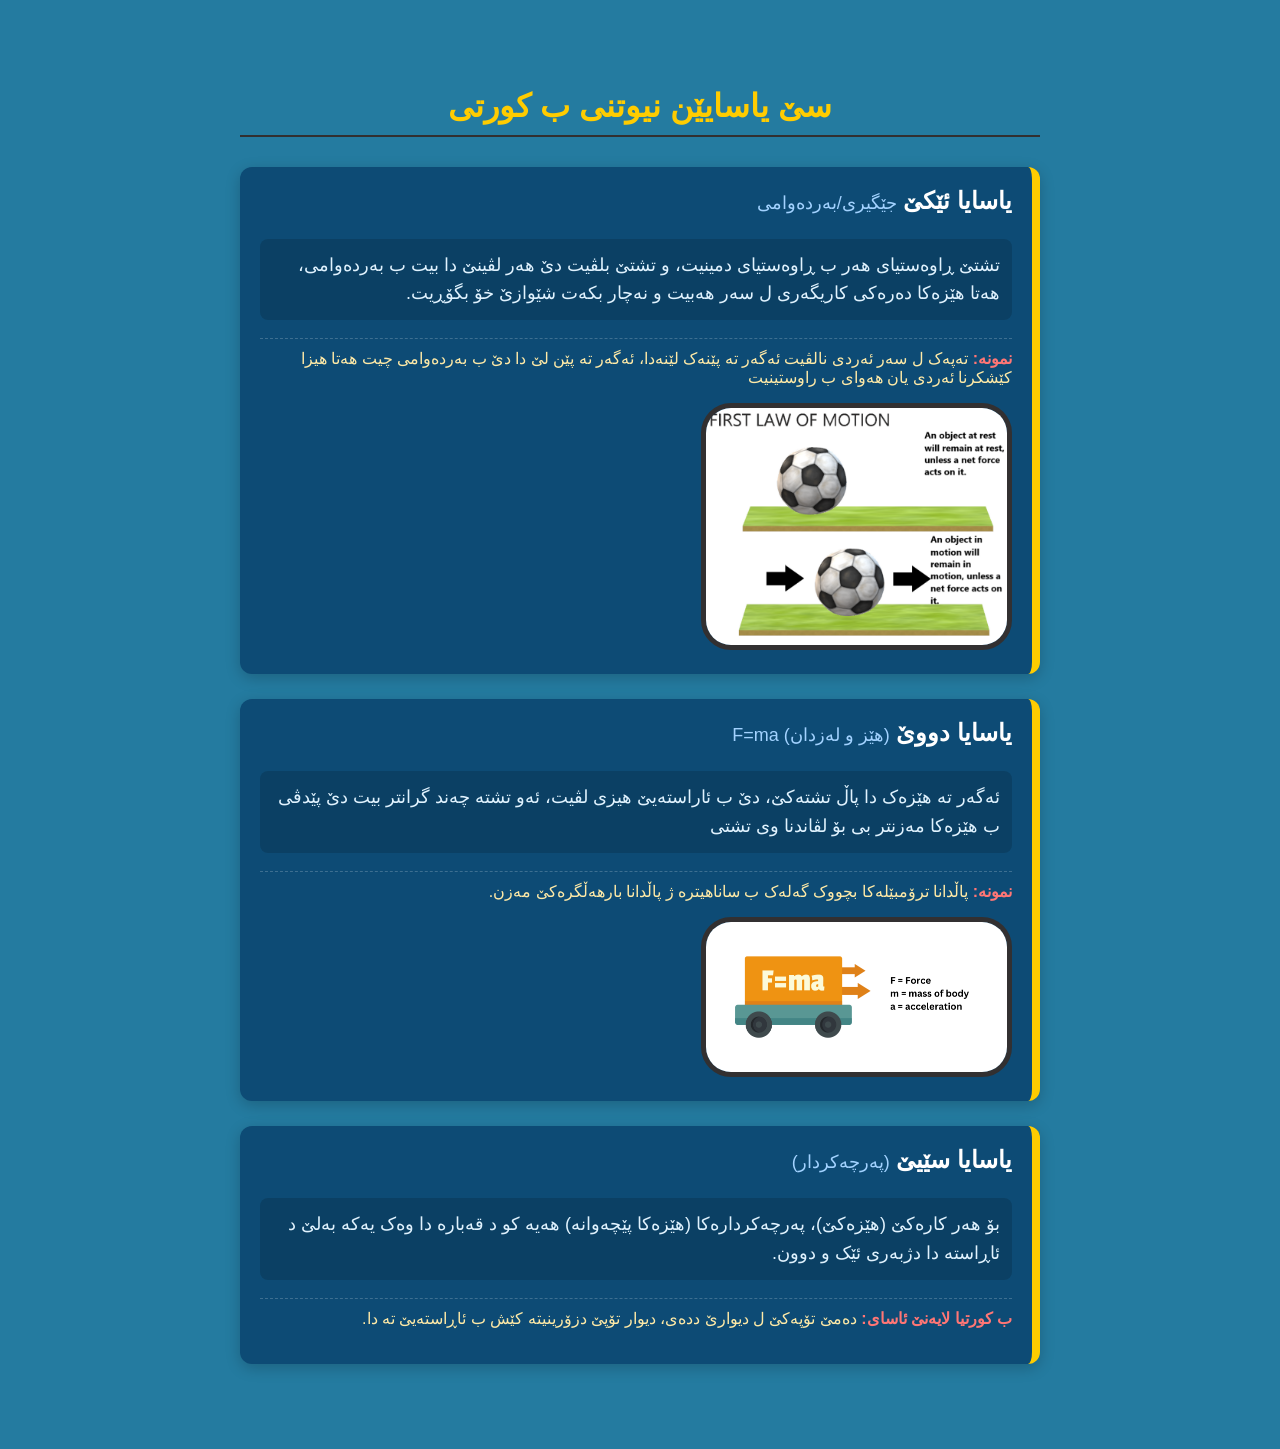
==== yasa_newton.html @ 1fde8403 "Add files via upload" ====
<!DOCTYPE html>
<html lang="en">
<head>
    <meta charset="UTF-8">
    <meta name="viewport" content="width=device-width, initial-scale=1.0">
    <title>Document</title>
    <link rel="stylesheet" href="style.css">
</head>
<body>
    <div class="physics-container" dir="rtl">
    <h2 class="main-title">سێ یاسایێن نیوتنی ب کورتی</h2>

    <div class="law-card">
        <h3 class="law-num">یاسایا ئێکێ <span class="law-name">جێگیری/بەردەوامی</span></h3>
        <p class="law-text">
            تشتێ ڕاوەستیای هەر ب ڕاوەستیای دمینیت، و تشتێ بلڤیت دێ هەر لڤینێ دا بیت ب بەردەوامی، هەتا هێزەکا دەرەکی کاریگەری ل سەر هەبیت و نەچار بکەت شێوازێ خۆ بگۆڕیت.
        </p>
        <p class="simple-explain">
            <span class="bold-tag">نمونە:</span> تەپەک ل سەر ئەردی نالڤیت ئەگەر تە پێنەک لێنەدا، ئەگەر تە پێن لێ دا دێ ب بەردەوامی چیت هەتا هیزا کێشکرنا ئەردی یان هەوای ب راوستینیت
        </p>
        <div class="f1"> 
    <img title="وێنێ ڕونکرنێ" src="images/f1.png" onclick="openImage(this)">
</div>

<div id="myModal" class="modal" onclick="closeImage()">
    <span class="close-btn">&times;</span>
    <img class="modal-content" id="imgFull">
</div>
    </div>

    <div class="law-card">
        <h3 class="law-num">یاسایا دووێ <span class="law-name">(هێز و لەزدان) F=ma</span></h3>
        <p class="law-text">
 ئەگەر تە هێزەک دا پاڵ تشتەکێ، دێ ب ئاراستەیێ هیزی لڤیت، ئەو تشتە چەند گرانتر بیت دێ پێدڤی ب هێزەکا مەزنتر بی بۆ لڤاندنا وی تشتی
        </p>
        <p class="simple-explain">
            <span class="bold-tag">نمونە:</span> پاڵدانا ترۆمبێلەکا بچووک گەلەک ب ساناهیترە ژ پاڵدانا بارهەڵگرەکێ مەزن.
        </p>
         <div class="f1"> 
    <img title="وێنێ ڕونکرنێ" src="images/force-diagram.png" onclick="openImage(this)">
</div>
    </div>

    <div class="law-card">
        <h3 class="law-num">یاسایا سێیێ <span class="law-name">(پەرچەکردار)</span></h3>
        <p class="law-text">
            بۆ هەر کارەکێ (هێزەکێ)، پەرچەکردارەکا (هێزەکا پێچەوانە) هەیە کو د قەبارە دا وەک یەکە بەلێ د ئاڕاستە دا دژبەری ئێک و دوون.
        </p>
        <p class="simple-explain">
            <span class="bold-tag">ب کورتیا لایەنێ ئاسای:</span> دەمێ تۆپەکێ ل دیوارێ ددەی، دیوار تۆپێ دزۆرینیتە کێش ب ئاڕاستەیێ تە دا.
        </p>
    </div>
</div>

</body>
<div id="myModal" class="modal">
    <span class="close-btn">&times;</span>
    <img class="modal-content" id="imgFull">
</div>
<script>
// دەستنیشانکرنا کادر و وێنەیێ مەزن
var modal = document.getElementById("myModal");
var modalImg = document.getElementById("imgFull");

// ئەڤ کۆدە دێ ل گشت وێنەیێن دناڤ کادران دا گەریت
document.querySelectorAll('.img-wrapper img, .f1 img').forEach(img => {
    img.onclick = function() {
        modal.style.display = "flex";
        modalImg.src = this.src; // گۆڕینا ناڤنیشانی بۆ وێنەیێ کلیک ل سەر کری
    }
});

// گرتنا وێنەی دەمێ کلیک ل سەر پشکا ڕەش یان نیشانا کەتنێ دکەی
modal.onclick = function() {
    modal.style.display = "none";
}
</script>
</html>
---- style.css ----
body {
  background-color: #247BA0;
  background-attachment: fixed;
  min-height: 100vh;
  margin: 0;
  color: aliceblue;
  font-family: 'rabar_037', sans-serif; /* ل لێرە فۆنت بۆ گشت لەشی دابینکرا */
}

h1 {
  background-color: #323031;
  text-align: center;
  margin: 0;
  padding: 15px 0; /* بۆ جوانتربوونا هێدەرێ */
}

.img-container {
  display: flex;
  flex-wrap: wrap;
  gap: 30px;
  justify-content: center;
  margin-top: 70px;
  padding: 0 20px;
}

.box {
  overflow: hidden;
  width: 375px;
  text-align: center;
  border: 10px solid #323031;
  background-color: #0a3f62;
  backdrop-filter: blur(10px); 
  border-radius: 30px;
  padding: 15px;
  transition: transform 0.6s ease, border-r colo0.6s ease;
}

.img-wrapper img {
  width: 90%;
  height: auto; /* بۆ پاراستنا ڕێژەیا وێنەی */
  object-fit: cover;
  border: 5px solid #323031;
  border-radius: 30px;
}

.box:hover {
  transform: scale(1.06);
  border-color: antiquewhite;
}

.pi {
  font-size: 30px;
  background-color: rgb(92, 9, 9);
  border-radius: 20px;
  padding: 5px 0; /* بۆ دابینکرنا بۆشاییەکا ناڤخۆیی د کادرید ا */
  margin-top: 15px;
}
.physics-container {
    max-width: 800px;
    margin: 40px auto;
    padding: 20px;
    font-family: 'rabar_037', sans-serif;
}

.main-title {
    text-align: center;
    color: #ffcc00;
    font-size: 32px;
    margin-bottom: 30px;
    border-bottom: 2px solid #323031;
    padding-bottom: 10px;
}

.law-card {
    background-color: #0d4b75;
    border-right: 8px solid #ffcc00; /* دێ هێڵەکا زەرد دەتە لایێ ڕاستێ کارتی */
    border-radius: 12px;
    padding: 20px;
    margin-bottom: 25px;
    box-shadow: 0 4px 15px rgba(0,0,0,0.2);
    transition: transform 0.3s ease;
}

.law-card:hover {
    transform: translateY(-5px); /* دێ کەمەکێ بەرزە بێت دەمێ ماوس دچیتە سەر */
    background-color: #115685;
}

.law-num {
    color: #ffffff;
    font-size: 24px;
    margin-top: 0;
}

.law-name {
    color: #a2d2ff;
    font-size: 18px;
    font-weight: normal;
}

.law-text {
    color: #e0f2fe;
    font-size: 18px;
    line-height: 1.6;
    background-color: rgba(0, 0, 0, 0.15);
    padding: 12px;
    border-radius: 8px;
}

.simple-explain {
    color: #ffeaa7;
    font-size: 16px;
    margin-top: 15px;
    border-top: 1px dashed rgba(255,255,255,0.2);
    padding-top: 10px;
}

.bold-tag {
    color: #ff7675;
    font-weight: bold;
}
/* ستایلێ وێنەی یێ ئاسایی */
.f1 img {
    width: 40%;
    height: auto; 
    object-fit: cover;
    border: 5px solid #323031;
    border-radius: 30px;
    cursor: pointer;
    transition: 0.3s;
}
.f1 img:hover {
    opacity: 0.8; /* دەمێ ماوس دچیتە سەر کەمەکێ ڕەنگێ خۆ دگۆڕیت */
}

/* کادرێ ڕەش یێ پشت وێنەیێ مەزن (Full-screen background) */
.modal {
    display: none; /* ل دەستپێکێ یێ ڤاشارتییە */
    position: fixed;
    z-index: 9999; /* دێ کەویتە سەر هەمی تشتان */
    top: 0;
    left: 0;
    width: 100%;
    height: 100%;
    background-color: rgba(0, 0, 0, 0.85); /* بەگراوەندێ ڕەش یێ ڕوون */
    backdrop-filter: blur(5px); /* شۆردەکردنا پشت وێنەی */
    justify-content: center;
    align-items: center;
}

/* ستایلێ وێنەیێ مەزنبووی */
.modal-content {
    max-width: 80%;
    max-height: 80%;
    border-radius: 15px;
    border: 4px solid white;
    animation: zoomIn 0.3s ease; /* ئەنیمەیشنا ڤەبوونا نەرم */
}

/* دوگمەیا گرتنێ (X) */
.close-btn {
    position: absolute;
    top: 20px;
    right: 35px;
    color: #fff;
    font-size: 40px;
    font-weight: bold;
    cursor: pointer;
}

/* ئەنیمەیشنا زۆم */
@keyframes zoomIn {
    from { transform: scale(0.7); opacity: 0; }
    to { transform: scale(1); opacity: 1; }
}
/* هەر وێنەیەکی دناڤ کادرەکێ دابیت دێ شێوازێ دەستی وەرگریت بۆ کلیکێ */
.img-wrapper img, .f1 img {
    cursor: pointer;
    transition: 0.3s;
}

.img-wrapper img:hover, .f1 img:hover {
    opacity: 0.8;
}

/* کادرێ ڕەش یێ پشت وێنەیێ مەزن */
.modal {
    display: none; 
    position: fixed;
    z-index: 9999; 
    top: 0;
    left: 0;
    width: 100%;
    height: 100%;
    background-color: rgba(0, 0, 0, 0.85); 
    backdrop-filter: blur(5px); 
    justify-content: center;
    align-items: center;
}

/* ستایلێ وێنەیێ مەزنبووی */
.modal-content {
    max-width: 85%;
    max-height: 85%;
    border-radius: 15px;
    border: 4px solid white;
    animation: zoomIn 0.3s ease; 
}

/* دوگمەیا گرتنێ (X) */
.close-btn {
    position: absolute;
    top: 20px;
    right: 35px;
    color: #fff;
    font-size: 40px;
    font-weight: bold;
    cursor: pointer;
}

@keyframes zoomIn {
    from { transform: scale(0.7); opacity: 0; }
    to { transform: scale(1); opacity: 1; }
}
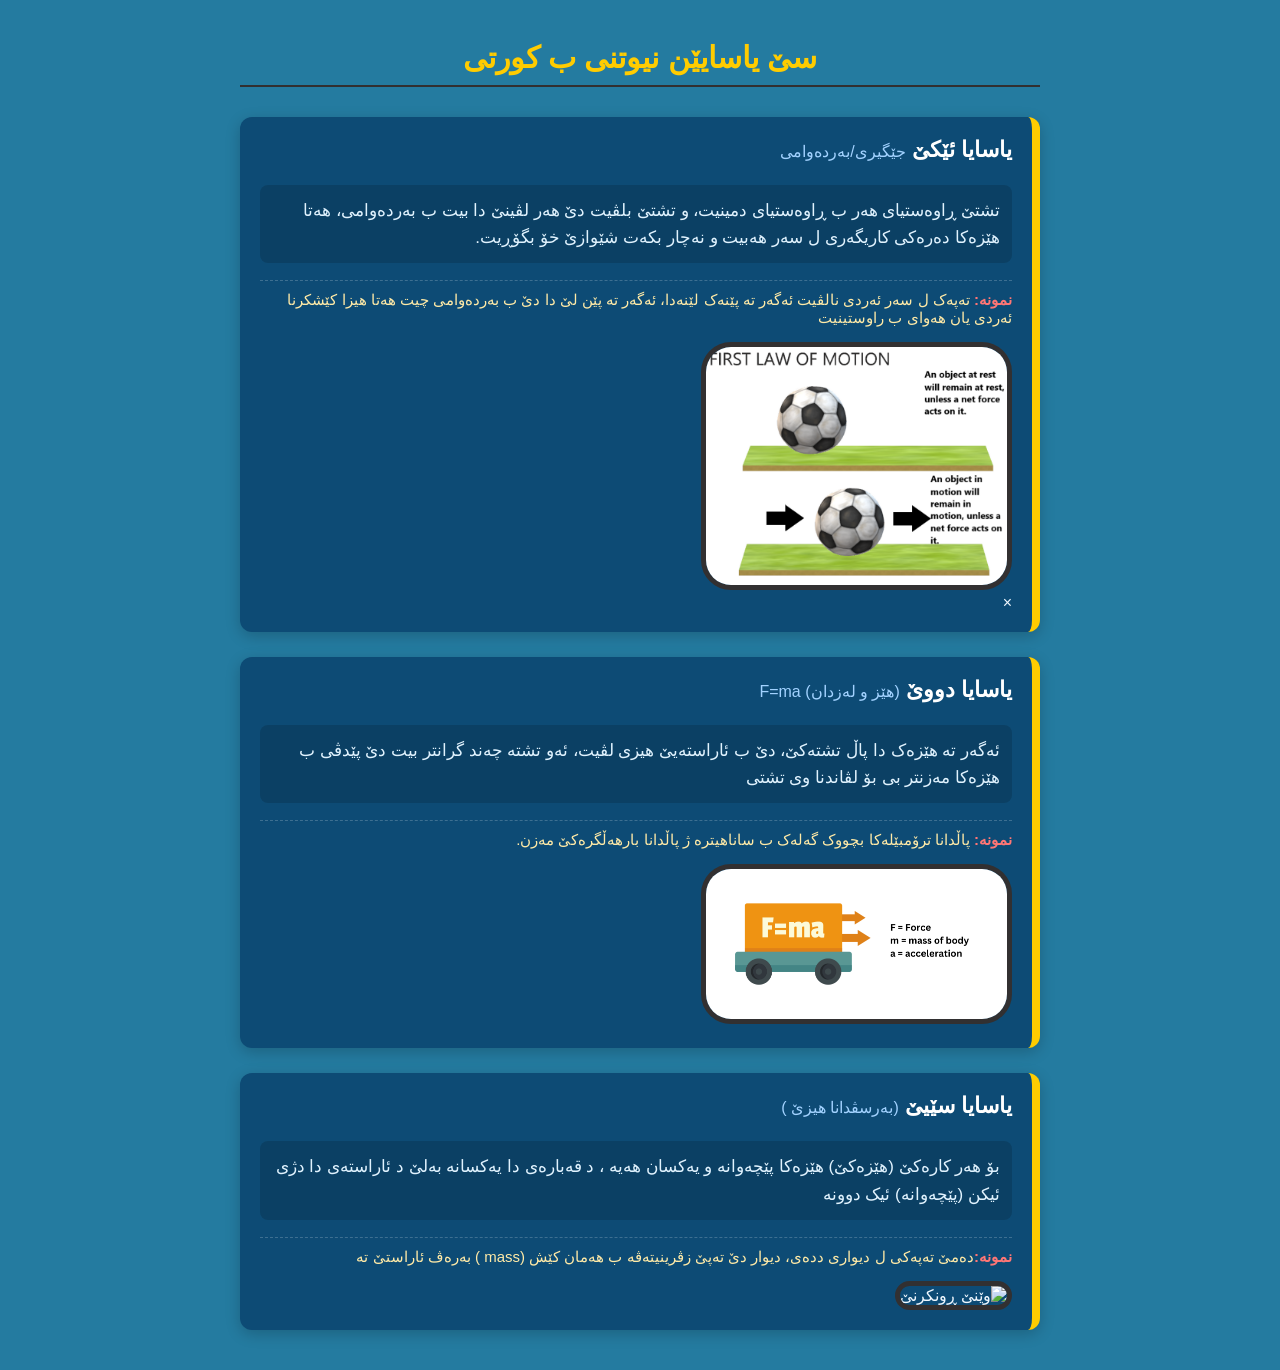
==== commit 9e1d94bd: "Add files via upload" ====
--- a/yasa_newton.html
+++ b/yasa_newton.html
@@ -42,37 +42,21 @@
     </div>
 
     <div class="law-card">
-        <h3 class="law-num">یاسایا سێیێ <span class="law-name">(پەرچەکردار)</span></h3>
+        <h3 class="law-num">یاسایا سێیێ <span class="law-name">(بەرسڤدانا هیزێ )</span></h3>
         <p class="law-text">
-            بۆ هەر کارەکێ (هێزەکێ)، پەرچەکردارەکا (هێزەکا پێچەوانە) هەیە کو د قەبارە دا وەک یەکە بەلێ د ئاڕاستە دا دژبەری ئێک و دوون.
+            بۆ هەر کارەکێ (هێزەکێ) هێزەکا پێچەوانە و یەکسان هەیە ، د قەبارەی دا یەکسانە بەلێ د ئاراستەی دا دژی ئیکن (پێچەوانە) ئیک دوونە
         </p>
         <p class="simple-explain">
-            <span class="bold-tag">ب کورتیا لایەنێ ئاسای:</span> دەمێ تۆپەکێ ل دیوارێ ددەی، دیوار تۆپێ دزۆرینیتە کێش ب ئاڕاستەیێ تە دا.
+            <span class="bold-tag">نمونە:</span>دەمێ تەپەکی ل دیواری ددەی، دیوار دێ تەپێ زڤرینیتەڤە ب هەمان کێش (mass ) بەرەڤ ئاراستێ تە
         </p>
+         <div class="f1"> 
+    <img title="وێنێ ڕونکرنێ" src="images/top.jpg" onclick="openImage(this)">
+</div>
     </div>
+    </div>
+    
 </div>
 
 </body>
-<div id="myModal" class="modal">
-    <span class="close-btn">&times;</span>
-    <img class="modal-content" id="imgFull">
-</div>
-<script>
-// دەستنیشانکرنا کادر و وێنەیێ مەزن
-var modal = document.getElementById("myModal");
-var modalImg = document.getElementById("imgFull");
 
-// ئەڤ کۆدە دێ ل گشت وێنەیێن دناڤ کادران دا گەریت
-document.querySelectorAll('.img-wrapper img, .f1 img').forEach(img => {
-    img.onclick = function() {
-        modal.style.display = "flex";
-        modalImg.src = this.src; // گۆڕینا ناڤنیشانی بۆ وێنەیێ کلیک ل سەر کری
-    }
-});
-
-// گرتنا وێنەی دەمێ کلیک ل سەر پشکا ڕەش یان نیشانا کەتنێ دکەی
-modal.onclick = function() {
-    modal.style.display = "none";
-}
-</script>
 </html>
--- a/style.css
+++ b/style.css
@@ -1,71 +1,82 @@
+/* --- گشتگیری و بناغە --- */
 body {
   background-color: #247BA0;
   background-attachment: fixed;
   min-height: 100vh;
   margin: 0;
   color: aliceblue;
-  font-family: 'rabar_037', sans-serif; /* ل لێرە فۆنت بۆ گشت لەشی دابینکرا */
+  font-family: 'rabar_037', sans-serif;
 }
 
 h1 {
   background-color: #323031;
   text-align: center;
   margin: 0;
-  padding: 15px 0; /* بۆ جوانتربوونا هێدەرێ */
+  padding: 15px 0;
 }
 
+/* --- ڕێکخستنا کادرێ سەرەکی یێ کارتێن مۆبایل و کۆمپیوتەری --- */
 .img-container {
   display: flex;
   flex-wrap: wrap;
-  gap: 30px;
+  gap: 25px;
   justify-content: center;
-  margin-top: 70px;
-  padding: 0 20px;
+  margin-top: 50px;
+  padding: 0 20px; /* دێ ل سەر مۆبایلێ بۆشاییەکا جوان دەتە لێواران */
 }
 
 .box {
   overflow: hidden;
-  width: 375px;
+  width: 90%;        /* ل سەر مۆبایلێ قەبارێ شاشێ وەرگریت */
+  max-width: 340px;   /* ل سەر کۆمپیوتەری ژ ڤی قەباری مەزنتر لێ ناهێت */
   text-align: center;
   border: 10px solid #323031;
   background-color: #0a3f62;
   backdrop-filter: blur(10px); 
   border-radius: 30px;
   padding: 15px;
-  transition: transform 0.6s ease, border-r colo0.6s ease;
+  transition: transform 0.4s ease, border-color 0.4s ease;
+  box-sizing: border-box; /* ڕێگریێ ل بێهن تەنگبوونا بوکسی دکەت */
+}
+
+.box:hover {
+  transform: scale(1.04);
+  border-color: antiquewhite;
 }
 
 .img-wrapper img {
   width: 90%;
-  height: auto; /* بۆ پاراستنا ڕێژەیا وێنەی */
+  height: auto; 
   object-fit: cover;
   border: 5px solid #323031;
   border-radius: 30px;
+  cursor: pointer;
+  transition: 0.3s;
 }
 
-.box:hover {
-  transform: scale(1.06);
-  border-color: antiquewhite;
+.img-wrapper img:hover, .f1 img:hover {
+  opacity: 0.8;
 }
 
 .pi {
-  font-size: 30px;
+  font-size: 26px; /* پیچەک بچووکتر بۆ هندێ ل سەر مۆبایلێ د دوو دێران دا نەنڤیسیت */
   background-color: rgb(92, 9, 9);
   border-radius: 20px;
-  padding: 5px 0; /* بۆ دابینکرنا بۆشاییەکا ناڤخۆیی د کادرید ا */
+  padding: 8px 0; 
   margin-top: 15px;
 }
+
+/* --- لاپەرێ یاسایێن نیوتنی --- */
 .physics-container {
     max-width: 800px;
     margin: 40px auto;
-    padding: 20px;
-    font-family: 'rabar_037', sans-serif;
+    padding: 0 20px;
 }
 
 .main-title {
     text-align: center;
     color: #ffcc00;
-    font-size: 32px;
+    font-size: 30px;
     margin-bottom: 30px;
     border-bottom: 2px solid #323031;
     padding-bottom: 10px;
@@ -73,7 +84,7 @@
 
 .law-card {
     background-color: #0d4b75;
-    border-right: 8px solid #ffcc00; /* دێ هێڵەکا زەرد دەتە لایێ ڕاستێ کارتی */
+    border-right: 8px solid #ffcc00; 
     border-radius: 12px;
     padding: 20px;
     margin-bottom: 25px;
@@ -82,25 +93,25 @@
 }
 
 .law-card:hover {
-    transform: translateY(-5px); /* دێ کەمەکێ بەرزە بێت دەمێ ماوس دچیتە سەر */
+    transform: translateY(-3px);
     background-color: #115685;
 }
 
 .law-num {
     color: #ffffff;
-    font-size: 24px;
+    font-size: 22px;
     margin-top: 0;
 }
 
 .law-name {
     color: #a2d2ff;
-    font-size: 18px;
+    font-size: 16px;
     font-weight: normal;
 }
 
 .law-text {
     color: #e0f2fe;
-    font-size: 18px;
+    font-size: 17px;
     line-height: 1.6;
     background-color: rgba(0, 0, 0, 0.15);
     padding: 12px;
@@ -109,7 +120,7 @@
 
 .simple-explain {
     color: #ffeaa7;
-    font-size: 16px;
+    font-size: 15px;
     margin-top: 15px;
     border-top: 1px dashed rgba(255,255,255,0.2);
     padding-top: 10px;
@@ -119,9 +130,11 @@
     color: #ff7675;
     font-weight: bold;
 }
-/* ستایلێ وێنەی یێ ئاسایی */
+
+/* --- وێنەیێ هێلکاری (f1) --- */
 .f1 img {
     width: 40%;
+    max-width: 400px; /* ل سەر مۆبایلێ قەبارێ ڕێکوپێک وەرگریت */
     height: auto; 
     object-fit: cover;
     border: 5px solid #323031;
@@ -129,96 +142,13 @@
     cursor: pointer;
     transition: 0.3s;
 }
-.f1 img:hover {
-    opacity: 0.8; /* دەمێ ماوس دچیتە سەر کەمەکێ ڕەنگێ خۆ دگۆڕیت */
-}
 
-/* کادرێ ڕەش یێ پشت وێنەیێ مەزن (Full-screen background) */
-.modal {
-    display: none; /* ل دەستپێکێ یێ ڤاشارتییە */
-    position: fixed;
-    z-index: 9999; /* دێ کەویتە سەر هەمی تشتان */
-    top: 0;
-    left: 0;
-    width: 100%;
-    height: 100%;
-    background-color: rgba(0, 0, 0, 0.85); /* بەگراوەندێ ڕەش یێ ڕوون */
-    backdrop-filter: blur(5px); /* شۆردەکردنا پشت وێنەی */
-    justify-content: center;
-    align-items: center;
-}
 
-/* ستایلێ وێنەیێ مەزنبووی */
-.modal-content {
-    max-width: 80%;
-    max-height: 80%;
-    border-radius: 15px;
-    border: 4px solid white;
-    animation: zoomIn 0.3s ease; /* ئەنیمەیشنا ڤەبوونا نەرم */
-}
 
-/* دوگمەیا گرتنێ (X) */
-.close-btn {
-    position: absolute;
-    top: 20px;
-    right: 35px;
-    color: #fff;
-    font-size: 40px;
-    font-weight: bold;
-    cursor: pointer;
-}
 
-/* ئەنیمەیشنا زۆم */
-@keyframes zoomIn {
-    from { transform: scale(0.7); opacity: 0; }
-    to { transform: scale(1); opacity: 1; }
-}
-/* هەر وێنەیەکی دناڤ کادرەکێ دابیت دێ شێوازێ دەستی وەرگریت بۆ کلیکێ */
-.img-wrapper img, .f1 img {
-    cursor: pointer;
-    transition: 0.3s;
-}
 
-.img-wrapper img:hover, .f1 img:hover {
-    opacity: 0.8;
-}
-
-/* کادرێ ڕەش یێ پشت وێنەیێ مەزن */
-.modal {
-    display: none; 
-    position: fixed;
-    z-index: 9999; 
-    top: 0;
-    left: 0;
-    width: 100%;
-    height: 100%;
-    background-color: rgba(0, 0, 0, 0.85); 
-    backdrop-filter: blur(5px); 
-    justify-content: center;
-    align-items: center;
-}
-
-/* ستایلێ وێنەیێ مەزنبووی */
-.modal-content {
-    max-width: 85%;
-    max-height: 85%;
-    border-radius: 15px;
-    border: 4px solid white;
-    animation: zoomIn 0.3s ease; 
-}
-
-/* دوگمەیا گرتنێ (X) */
-.close-btn {
-    position: absolute;
-    top: 20px;
-    right: 35px;
-    color: #fff;
-    font-size: 40px;
-    font-weight: bold;
-    cursor: pointer;
-}
 
 @keyframes zoomIn {
-    from { transform: scale(0.7); opacity: 0; }
+    from { transform: scale(0.8); opacity: 0; }
     to { transform: scale(1); opacity: 1; }
 }
